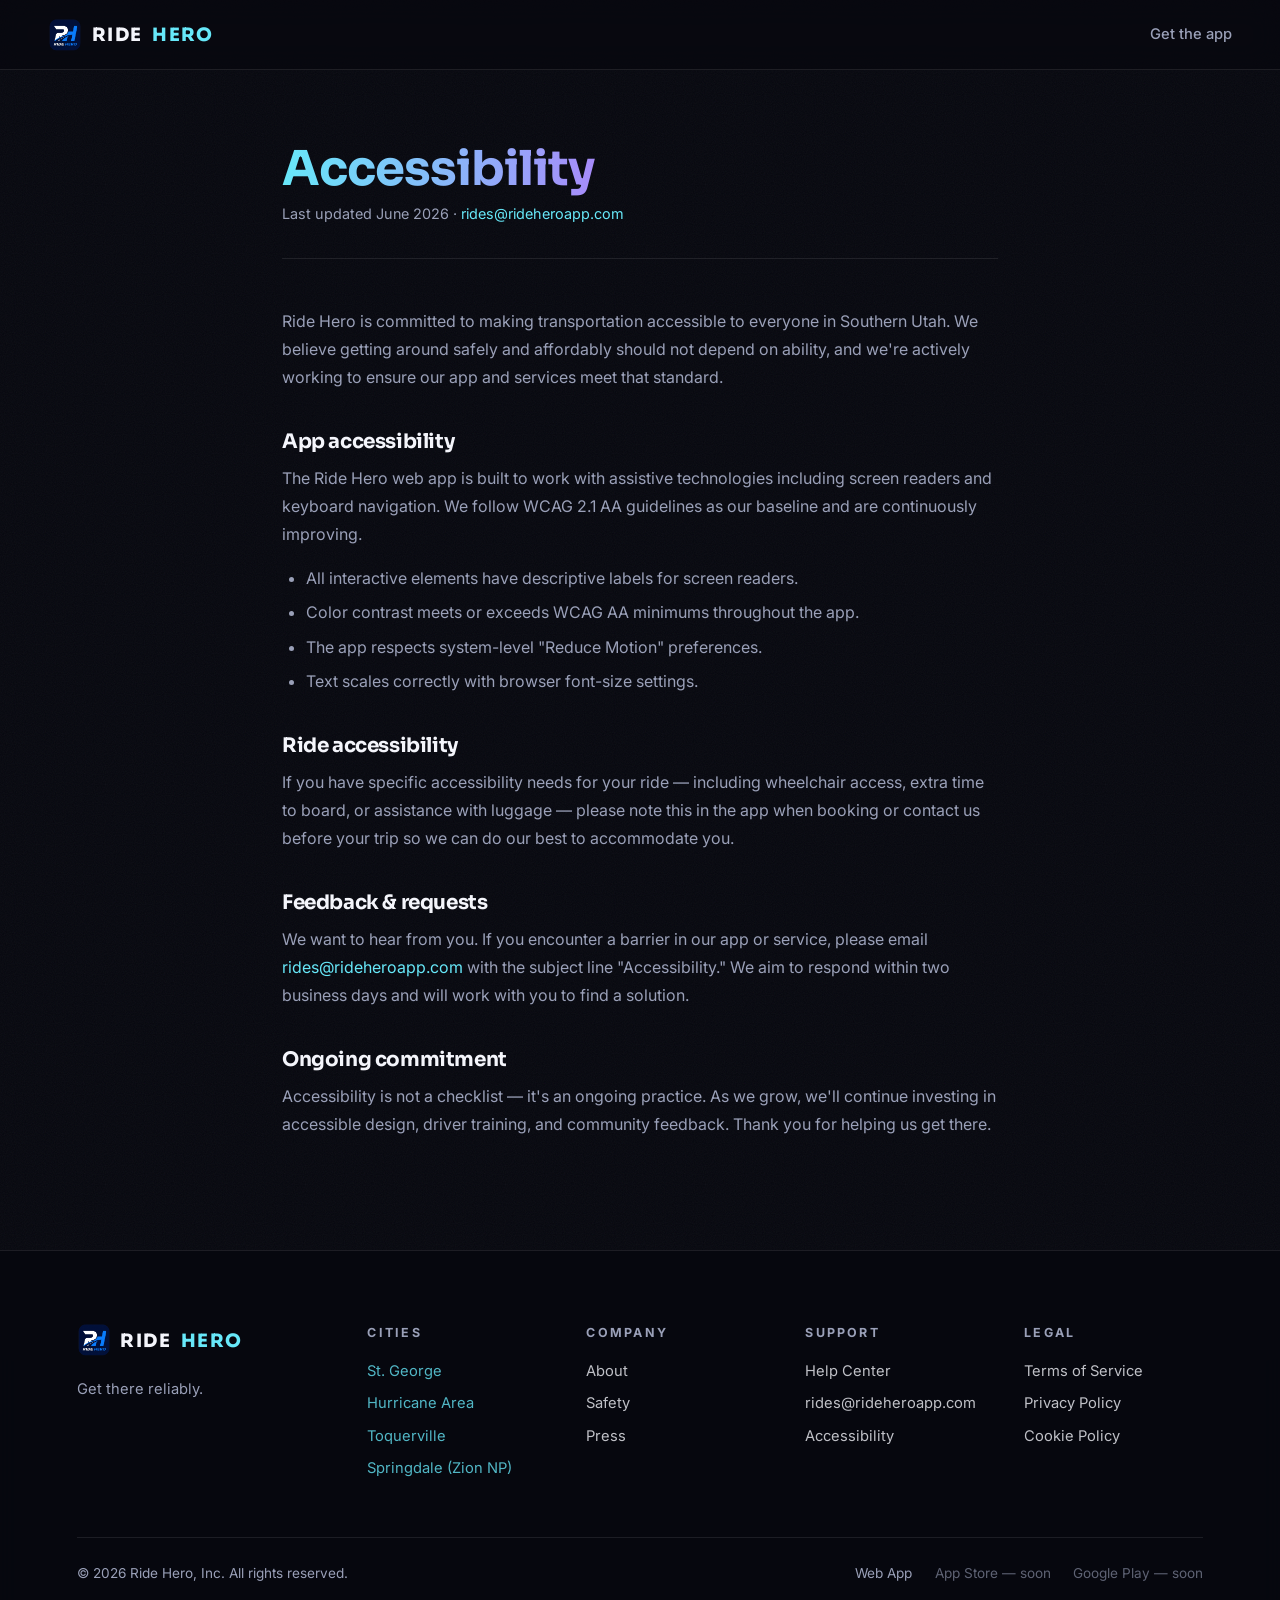
==== accessibility.html @ 57632cbc "Add help, accessibility, cookies pages; fix footer links with target=_blank" ====
<!DOCTYPE html>
<html lang="en">
<head>
  <meta charset="UTF-8" />
  <meta name="viewport" content="width=device-width, initial-scale=1.0" />
  <title>Accessibility — Ride Hero</title>
  <meta name="description" content="Ride Hero's commitment to accessible transportation for everyone in Southern Utah." />
  <link rel="preconnect" href="https://fonts.googleapis.com" />
  <link rel="preconnect" href="https://fonts.gstatic.com" crossorigin />
  <link href="https://fonts.googleapis.com/css2?family=Sora:wght@400;600;700;800&family=Inter:wght@400;500;600&display=swap" rel="stylesheet" />
  <link rel="icon" type="image/png" href="assets/images/logo.png" />
  <link rel="stylesheet" href="css/style.css" />
</head>
<body>
  <div class="grain" aria-hidden="true"></div>

  <header class="nav scrolled" id="nav">
    <a class="nav__logo" href="/"><img src="assets/images/logo.png" alt="" class="nav__logo-img" />RIDE<span>HERO</span></a>
    <nav class="nav__links">
      <a href="https://ridr-hero.vercel.app/" target="_blank" rel="noopener">Get the app</a>
    </nav>
  </header>

  <main>
    <div class="page-wrap">
      <h1><span class="accent">Accessibility</span></h1>
      <p class="page-meta">Last updated June 2026 · <a href="mailto:rides@rideheroapp.com">rides@rideheroapp.com</a></p>

      <p>Ride Hero is committed to making transportation accessible to everyone in Southern Utah. We believe getting around safely and affordably should not depend on ability, and we're actively working to ensure our app and services meet that standard.</p>

      <h2>App accessibility</h2>
      <p>The Ride Hero web app is built to work with assistive technologies including screen readers and keyboard navigation. We follow WCAG 2.1 AA guidelines as our baseline and are continuously improving.</p>
      <ul>
        <li>All interactive elements have descriptive labels for screen readers.</li>
        <li>Color contrast meets or exceeds WCAG AA minimums throughout the app.</li>
        <li>The app respects system-level "Reduce Motion" preferences.</li>
        <li>Text scales correctly with browser font-size settings.</li>
      </ul>

      <h2>Ride accessibility</h2>
      <p>If you have specific accessibility needs for your ride — including wheelchair access, extra time to board, or assistance with luggage — please note this in the app when booking or contact us before your trip so we can do our best to accommodate you.</p>

      <h2>Feedback &amp; requests</h2>
      <p>We want to hear from you. If you encounter a barrier in our app or service, please email <a href="mailto:rides@rideheroapp.com">rides@rideheroapp.com</a> with the subject line "Accessibility." We aim to respond within two business days and will work with you to find a solution.</p>

      <h2>Ongoing commitment</h2>
      <p>Accessibility is not a checklist — it's an ongoing practice. As we grow, we'll continue investing in accessible design, driver training, and community feedback. Thank you for helping us get there.</p>
    </div>
  </main>

  <footer class="footer">
    <div class="footer__grid">
      <div class="footer__brand">
        <a class="nav__logo" href="/"><img src="assets/images/logo.png" alt="" class="nav__logo-img" />RIDE<span>HERO</span></a>
        <p>Get there reliably.</p>
      </div>
      <div class="footer__col">
        <h4>Cities</h4>
        <p>St. George</p>
        <p>Hurricane Area</p>
        <p>Toquerville</p>
        <p>Springdale (Zion NP)</p>
      </div>
      <div class="footer__col">
        <h4>Company</h4>
        <a href="https://rideheroapp.com/about">About</a>
        <a href="https://rideheroapp.com/safety">Safety</a>
        <a href="https://rideheroapp.com/press">Press</a>
      </div>
      <div class="footer__col">
        <h4>Support</h4>
        <a href="/help">Help Center</a>
        <a href="mailto:rides@rideheroapp.com">rides@rideheroapp.com</a>
        <a href="/accessibility">Accessibility</a>
      </div>
      <div class="footer__col">
        <h4>Legal</h4>
        <a href="/terms" target="_blank" rel="noopener">Terms of Service</a>
        <a href="/privacy" target="_blank" rel="noopener">Privacy Policy</a>
        <a href="/cookies">Cookie Policy</a>
      </div>
    </div>
    <div class="footer__bottom">
      <p>© 2026 Ride Hero, Inc. All rights reserved.</p>
      <div class="footer__apps">
        <a href="https://ridr-hero.vercel.app/" target="_blank" rel="noopener">Web App</a>
        <span class="footer__soon">App Store — soon</span>
        <span class="footer__soon">Google Play — soon</span>
      </div>
    </div>
  </footer>
</body>
</html>
---- css/style.css ----
/* ============ Ride Hero — motion-led landing ============ */
:root {
  --bg: #07080f;
  --bg-soft: #0d0f1a;
  --ink: #f4f5fb;
  --ink-dim: #9aa0b8;
  --cyan: #67e8f9;
  --violet: #a78bfa;
  --grad: linear-gradient(92deg, var(--cyan), var(--violet));
  --card: rgba(255, 255, 255, 0.04);
  --stroke: rgba(255, 255, 255, 0.09);
  --font-display: "Sora", sans-serif;
  --font-body: "Inter", sans-serif;
}

* { margin: 0; padding: 0; box-sizing: border-box; }
html { scroll-behavior: smooth; }
html, body { background: var(--bg); }
body {
  font-family: var(--font-body);
  color: var(--ink);
  overflow-x: hidden;
  line-height: 1.6;
  -webkit-font-smoothing: antialiased;
}

::selection { background: var(--cyan); color: #04141a; }

h1, h2, h3, .nav__logo, .step__num {
  font-family: var(--font-display);
  line-height: 1.05;
  letter-spacing: -0.02em;
}

.accent {
  background: var(--grad);
  -webkit-background-clip: text;
  background-clip: text;
  color: transparent;
}

/* ---- WebGL canvas + grain ---- */
#gl {
  position: fixed;
  inset: 0;
  width: 100%;
  height: 100%;
  z-index: 0;
  pointer-events: none;
}
.grain {
  position: fixed;
  inset: -50%;
  z-index: 1;
  pointer-events: none;
  opacity: 0.05;
  background-image: url("data:image/svg+xml,%3Csvg xmlns='http://www.w3.org/2000/svg' width='200' height='200'%3E%3Cfilter id='n'%3E%3CfeTurbulence type='fractalNoise' baseFrequency='0.9' numOctaves='2'/%3E%3C/filter%3E%3Crect width='100%25' height='100%25' filter='url(%23n)'/%3E%3C/svg%3E");
  animation: grain 8s steps(10) infinite;
}
@keyframes grain {
  0%, 100% { transform: translate(0, 0); }
  20% { transform: translate(-3%, 2%); }
  40% { transform: translate(2%, -3%); }
  60% { transform: translate(-2%, -2%); }
  80% { transform: translate(3%, 3%); }
}

main { position: relative; z-index: 2; }

/* ---- Loader ---- */
.loader {
  position: fixed;
  inset: 0;
  z-index: 100;
  background: var(--bg);
  display: grid;
  place-content: center;
  gap: 1.2rem;
  transition: opacity 0.7s ease, visibility 0.7s;
}
.loader.done { opacity: 0; visibility: hidden; }
.loader__mark { font-family: var(--font-display); font-weight: 800; font-size: 1.6rem; letter-spacing: 0.08em; }
.loader__mark span { color: var(--cyan); }
.loader__bar { width: 180px; height: 2px; background: var(--stroke); border-radius: 2px; overflow: hidden; }
.loader__fill { width: 0%; height: 100%; background: var(--grad); transition: width 0.4s ease; }

/* ---- Nav ---- */
.nav {
  position: fixed;
  top: 0; left: 0; right: 0;
  z-index: 50;
  display: flex;
  align-items: center;
  justify-content: space-between;
  padding: 1.1rem clamp(1.2rem, 4vw, 3rem);
  transition: background 0.4s, backdrop-filter 0.4s, transform 0.4s;
}
.nav.scrolled {
  background: rgba(7, 8, 15, 0.72);
  backdrop-filter: blur(14px);
  border-bottom: 1px solid var(--stroke);
}
.nav__logo {
  font-weight: 800;
  font-size: 1.15rem;
  letter-spacing: 0.08em;
  color: var(--ink);
  text-decoration: none;
}
.nav__logo span { color: var(--cyan); }
.nav__logo { display: inline-flex; align-items: center; gap: 0.6rem; }
.nav__logo-img { width: 34px; height: 34px; border-radius: 8px; display: block; }
.nav__links { display: flex; gap: 2rem; }
.nav__links a {
  color: var(--ink-dim);
  text-decoration: none;
  font-size: 0.92rem;
  font-weight: 500;
  transition: color 0.25s;
}
.nav__links a:hover { color: var(--ink); }

/* ---- Buttons & badges ---- */
.btn {
  display: inline-block;
  background: var(--grad);
  color: #06121d;
  font-weight: 600;
  text-decoration: none;
  border-radius: 999px;
  padding: 0.85rem 1.8rem;
  transition: transform 0.25s, box-shadow 0.25s;
}
.btn:hover { transform: translateY(-2px); box-shadow: 0 8px 30px rgba(103, 232, 249, 0.35); }
.btn--small { padding: 0.55rem 1.25rem; font-size: 0.88rem; }

.store-badge {
  display: inline-flex;
  align-items: center;
  gap: 0.7rem;
  background: rgba(255, 255, 255, 0.06);
  border: 1px solid var(--stroke);
  border-radius: 14px;
  padding: 0.7rem 1.3rem;
  color: var(--ink);
  text-decoration: none;
  transition: transform 0.25s, border-color 0.25s, background 0.25s;
}
.store-badge:hover {
  transform: translateY(-3px);
  border-color: var(--cyan);
  background: rgba(103, 232, 249, 0.08);
}
.store-badge svg { width: 26px; height: 26px; flex: none; }
.store-badge span { display: flex; flex-direction: column; line-height: 1.2; font-weight: 600; font-size: 1rem; }
.store-badge small { font-size: 0.68rem; font-weight: 400; color: var(--ink-dim); }
.store-badge--lg { padding: 0.95rem 1.7rem; border-radius: 16px; }
.store-badge--lg svg { width: 30px; height: 30px; }
.store-badge--web { border-color: rgba(167, 139, 250, 0.4); }
.store-badge--soon {
  opacity: 0.55;
  cursor: default;
}
.store-badge--soon:hover { transform: none; border-color: var(--stroke); background: rgba(255, 255, 255, 0.06); }
.footer__soon { color: var(--ink-dim); opacity: 0.6; }

/* ---- Sections shared ---- */
section { position: relative; padding: clamp(6rem, 12vh, 10rem) clamp(1.2rem, 6vw, 6rem); }
.section-head { max-width: 900px; margin: 0 auto 4rem; text-align: center; }
.section-head h2 { font-size: clamp(2rem, 5vw, 3.6rem); font-weight: 800; }
.eyebrow {
  display: inline-block;
  font-size: 0.8rem;
  font-weight: 600;
  letter-spacing: 0.22em;
  text-transform: uppercase;
  color: var(--cyan);
  margin-bottom: 1.1rem;
}

/* ---- Hero ---- */
.hero {
  min-height: 100svh;
  display: flex;
  align-items: center;
  justify-content: center;
  text-align: center;
  padding-top: 7rem;
}
.hero__inner { max-width: 980px; }
.hero__eyebrow {
  font-size: 0.82rem;
  font-weight: 600;
  letter-spacing: 0.24em;
  text-transform: uppercase;
  color: var(--cyan);
  margin-bottom: 1.6rem;
}
.hero__title { font-size: clamp(3.2rem, 10vw, 7.5rem); font-weight: 800; }
.line { display: block; overflow: hidden; }
.line > span { display: inline-block; will-change: transform; }
.hero__sub {
  max-width: 620px;
  margin: 1.8rem auto 2.4rem;
  color: var(--ink-dim);
  font-size: clamp(1rem, 1.6vw, 1.2rem);
}
.hero__cta { display: flex; gap: 1rem; justify-content: center; flex-wrap: wrap; }
.hero__stats {
  display: flex;
  gap: clamp(1.5rem, 5vw, 4rem);
  justify-content: center;
  margin-top: 3.5rem;
}
.hero__stats div { display: flex; flex-direction: column; }
.hero__stats strong { font-family: var(--font-display); font-size: clamp(1.6rem, 3vw, 2.4rem); font-weight: 700; }
.hero__stats em { font-style: normal; color: var(--ink-dim); font-size: 0.85rem; }
.hero__scrollhint {
  position: absolute;
  bottom: 2rem; left: 50%;
  transform: translateX(-50%);
  font-size: 0.72rem;
  letter-spacing: 0.3em;
  text-transform: uppercase;
  color: var(--ink-dim);
  display: flex;
  flex-direction: column;
  align-items: center;
  gap: 0.6rem;
}
.hero__scrollhint span {
  width: 1px; height: 44px;
  background: linear-gradient(var(--cyan), transparent);
  animation: drip 2s ease-in-out infinite;
}
@keyframes drip { 0% { transform: scaleY(0); transform-origin: top; } 50% { transform: scaleY(1); transform-origin: top; } 51% { transform-origin: bottom; } 100% { transform: scaleY(0); transform-origin: bottom; } }

/* ---- Visual section ---- */
.visual { padding-top: 0; }
.visual__sticky { min-height: 70vh; display: grid; place-content: center; text-align: center; }
.visual__words { font-size: clamp(2rem, 6vw, 4.6rem); font-weight: 800; }
.vw { display: block; opacity: 0.12; transition: none; }
.visual__cards {
  display: grid;
  grid-template-columns: repeat(auto-fit, minmax(260px, 1fr));
  gap: 2rem;
  max-width: 1200px;
  margin: 4rem auto 0;
}
.vcard { will-change: transform; }
.vcard__img {
  height: clamp(320px, 46vh, 460px);
  border-radius: 22px;
  border: 1px solid var(--stroke);
  position: relative;
  overflow: hidden;
}
.vcard__img::after {
  content: "";
  position: absolute;
  inset: 0;
  background: linear-gradient(180deg, transparent 55%, rgba(7, 8, 15, 0.85));
}
.vcard__img--1 { background: url("../assets/images/maya.webp") center / cover no-repeat, #0b1726; }
.vcard__img--2 { background: url("../assets/images/darnell.webp") center / cover no-repeat, #161229; }
.vcard__img--3 { background: url("../assets/images/friday-night.webp") center / cover no-repeat, #0b1f23; }
.vcard figcaption { margin-top: 0.9rem; color: var(--ink-dim); font-size: 0.9rem; }

/* ---- Features ---- */
.features__grid {
  display: grid;
  grid-template-columns: repeat(auto-fit, minmax(280px, 1fr));
  gap: 1.6rem;
  max-width: 1200px;
  margin: 0 auto;
}
.fcard {
  background: var(--card);
  border: 1px solid var(--stroke);
  border-radius: 22px;
  padding: 2.4rem 2rem;
  backdrop-filter: blur(6px);
  transition: transform 0.35s, border-color 0.35s;
  will-change: transform;
}
.fcard:hover { transform: translateY(-6px); border-color: rgba(103, 232, 249, 0.45); }
.fcard__icon {
  width: 52px; height: 52px;
  border-radius: 14px;
  display: grid;
  place-content: center;
  background: rgba(103, 232, 249, 0.1);
  color: var(--cyan);
  margin-bottom: 1.4rem;
}
.fcard__icon svg { width: 26px; height: 26px; }
.fcard h3 { font-size: 1.3rem; margin-bottom: 0.7rem; }
.fcard p { color: var(--ink-dim); font-size: 0.95rem; }
.fcard__tag {
  display: inline-block;
  margin-top: 1.3rem;
  font-size: 0.78rem;
  font-weight: 600;
  letter-spacing: 0.05em;
  padding: 0.35rem 0.85rem;
  border-radius: 999px;
  border: 1px solid rgba(103, 232, 249, 0.35);
  color: var(--cyan);
}

/* ---- How it works ---- */
.how__steps {
  list-style: none;
  display: grid;
  grid-template-columns: repeat(auto-fit, minmax(260px, 1fr));
  gap: 2.5rem;
  max-width: 1100px;
  margin: 0 auto;
}
.step { position: relative; padding-top: 1rem; }
.step__num {
  font-size: clamp(3.4rem, 7vw, 5rem);
  font-weight: 800;
  background: var(--grad);
  -webkit-background-clip: text;
  background-clip: text;
  color: transparent;
  opacity: 0.9;
}
.step__line {
  height: 1px;
  background: linear-gradient(90deg, var(--cyan), transparent);
  margin: 1.2rem 0 1.4rem;
  transform-origin: left;
}
.step h3 { font-size: 1.35rem; margin-bottom: 0.6rem; }
.step p { color: var(--ink-dim); font-size: 0.95rem; }

/* ---- Safety ---- */
.safety {
  background: linear-gradient(180deg, transparent, rgba(13, 15, 26, 0.85) 18%, rgba(13, 15, 26, 0.85) 82%, transparent);
}
.safety__inner {
  display: grid;
  grid-template-columns: 1.25fr 0.75fr;
  gap: 4rem;
  align-items: center;
  max-width: 1200px;
  margin: 0 auto;
}
.safety h2 { font-size: clamp(2rem, 4.6vw, 3.4rem); font-weight: 800; }
.safety__lede { color: var(--ink-dim); margin: 1.4rem 0 2.4rem; max-width: 540px; }
.safety__list { list-style: none; display: grid; gap: 1.8rem; }
.safety__list h3 { font-size: 1.15rem; margin-bottom: 0.4rem; }
.safety__list h3::before { content: "— "; color: var(--cyan); }
.safety__list p { color: var(--ink-dim); font-size: 0.95rem; max-width: 520px; }
.safety__shield { display: grid; place-content: center; }
.safety__shield svg { width: clamp(200px, 24vw, 320px); filter: drop-shadow(0 0 40px rgba(103, 232, 249, 0.25)); }

/* ---- Stories ---- */
.stories__grid {
  display: grid;
  grid-template-columns: repeat(auto-fit, minmax(300px, 1fr));
  gap: 1.6rem;
  max-width: 1200px;
  margin: 0 auto;
}
.quote {
  background: var(--card);
  border: 1px solid var(--stroke);
  border-radius: 22px;
  padding: 2.2rem 2rem;
  display: flex;
  flex-direction: column;
  justify-content: space-between;
  gap: 1.6rem;
  will-change: transform;
}
.quote p { font-size: 1.02rem; line-height: 1.7; }
.quote footer { display: flex; flex-direction: column; gap: 0.15rem; }
.quote strong { font-family: var(--font-display); }
.quote span { color: var(--ink-dim); font-size: 0.85rem; }

/* ---- Final conversion ---- */
.final { text-align: center; min-height: 80vh; display: flex; flex-direction: column; justify-content: center; align-items: center; }
.final__title { font-size: clamp(3rem, 9vw, 6.5rem); font-weight: 800; }
.final > p { color: var(--ink-dim); margin: 1.4rem 0 2.4rem; }
.final__badges { display: flex; gap: 1.1rem; flex-wrap: wrap; justify-content: center; }

/* ---- Footer ---- */
.footer {
  border-top: 1px solid var(--stroke);
  padding: 4.5rem clamp(1.2rem, 6vw, 6rem) 2rem;
  background: rgba(7, 8, 15, 0.85);
  backdrop-filter: blur(10px);
  position: relative;
  z-index: 2;
}
.footer__grid {
  display: grid;
  grid-template-columns: 1.4fr repeat(4, 1fr);
  gap: 2.5rem;
  max-width: 1200px;
  margin: 0 auto 3.5rem;
}
.footer__brand p { color: var(--ink-dim); margin-top: 0.8rem; font-size: 0.92rem; }
.footer__col { display: flex; flex-direction: column; gap: 0.55rem; }
.footer__col h4 {
  font-size: 0.78rem;
  letter-spacing: 0.18em;
  text-transform: uppercase;
  color: var(--ink-dim);
  margin-bottom: 0.5rem;
}
.footer__col a { color: var(--ink); opacity: 0.78; text-decoration: none; font-size: 0.92rem; transition: opacity 0.2s, color 0.2s; }
.footer__col a:hover { opacity: 1; color: var(--cyan); }
.footer__bottom {
  max-width: 1200px;
  margin: 0 auto;
  padding-top: 1.6rem;
  border-top: 1px solid var(--stroke);
  display: flex;
  justify-content: space-between;
  flex-wrap: wrap;
  gap: 1rem;
  color: var(--ink-dim);
  font-size: 0.85rem;
}
.footer__col p{ color: var(--cyan); opacity: 0.78; font-size: 0.92rem; transition: opacity 0.2s, color 0.2s; }
.footer__apps { display: flex; gap: 1.4rem; }
.footer__apps a { color: var(--ink-dim); text-decoration: none; }
.footer__apps a:hover { color: var(--cyan); }

/* ---- Inner pages (help, accessibility, cookies, terms, privacy) ---- */
.page-wrap {
  max-width: 780px;
  margin: 0 auto;
  padding: 9rem clamp(1.2rem, 5vw, 2rem) 6rem;
  position: relative;
  z-index: 2;
}
.page-wrap h1 {
  font-family: var(--font-display);
  font-size: clamp(2rem, 5vw, 3rem);
  margin-bottom: 0.4rem;
}
.page-wrap .page-meta {
  color: var(--ink-dim);
  font-size: 0.9rem;
  margin-bottom: 3rem;
  padding-bottom: 2rem;
  border-bottom: 1px solid var(--stroke);
}
.page-wrap h2 {
  font-family: var(--font-display);
  font-size: 1.25rem;
  margin: 2.5rem 0 0.75rem;
  color: var(--ink);
}
.page-wrap p {
  color: var(--ink-dim);
  margin-bottom: 1rem;
  line-height: 1.75;
}
.page-wrap ul, .page-wrap ol {
  color: var(--ink-dim);
  padding-left: 1.5rem;
  margin-bottom: 1rem;
  line-height: 1.75;
}
.page-wrap li { margin-bottom: 0.4rem; }
.page-wrap a { color: var(--cyan); text-decoration: none; }
.page-wrap a:hover { text-decoration: underline; }
.page-wrap strong { color: var(--ink); font-weight: 600; }

/* ---- Reveal default state (animated in by GSAP) ---- */
.reveal { opacity: 0; transform: translateY(40px); }
.no-js .reveal, .reduced .reveal { opacity: 1; transform: none; }

/* ---- Responsive ---- */
@media (max-width: 900px) {
  .nav__links { display: none; }
  .safety__inner { grid-template-columns: 1fr; }
  .safety__shield { order: -1; }
  .footer__grid { grid-template-columns: repeat(2, 1fr); }
  .footer__brand { grid-column: 1 / -1; }
}

@media (prefers-reduced-motion: reduce) {
  html { scroll-behavior: auto; }
  .grain, .hero__scrollhint span { animation: none; }
  .reveal { opacity: 1; transform: none; }
}
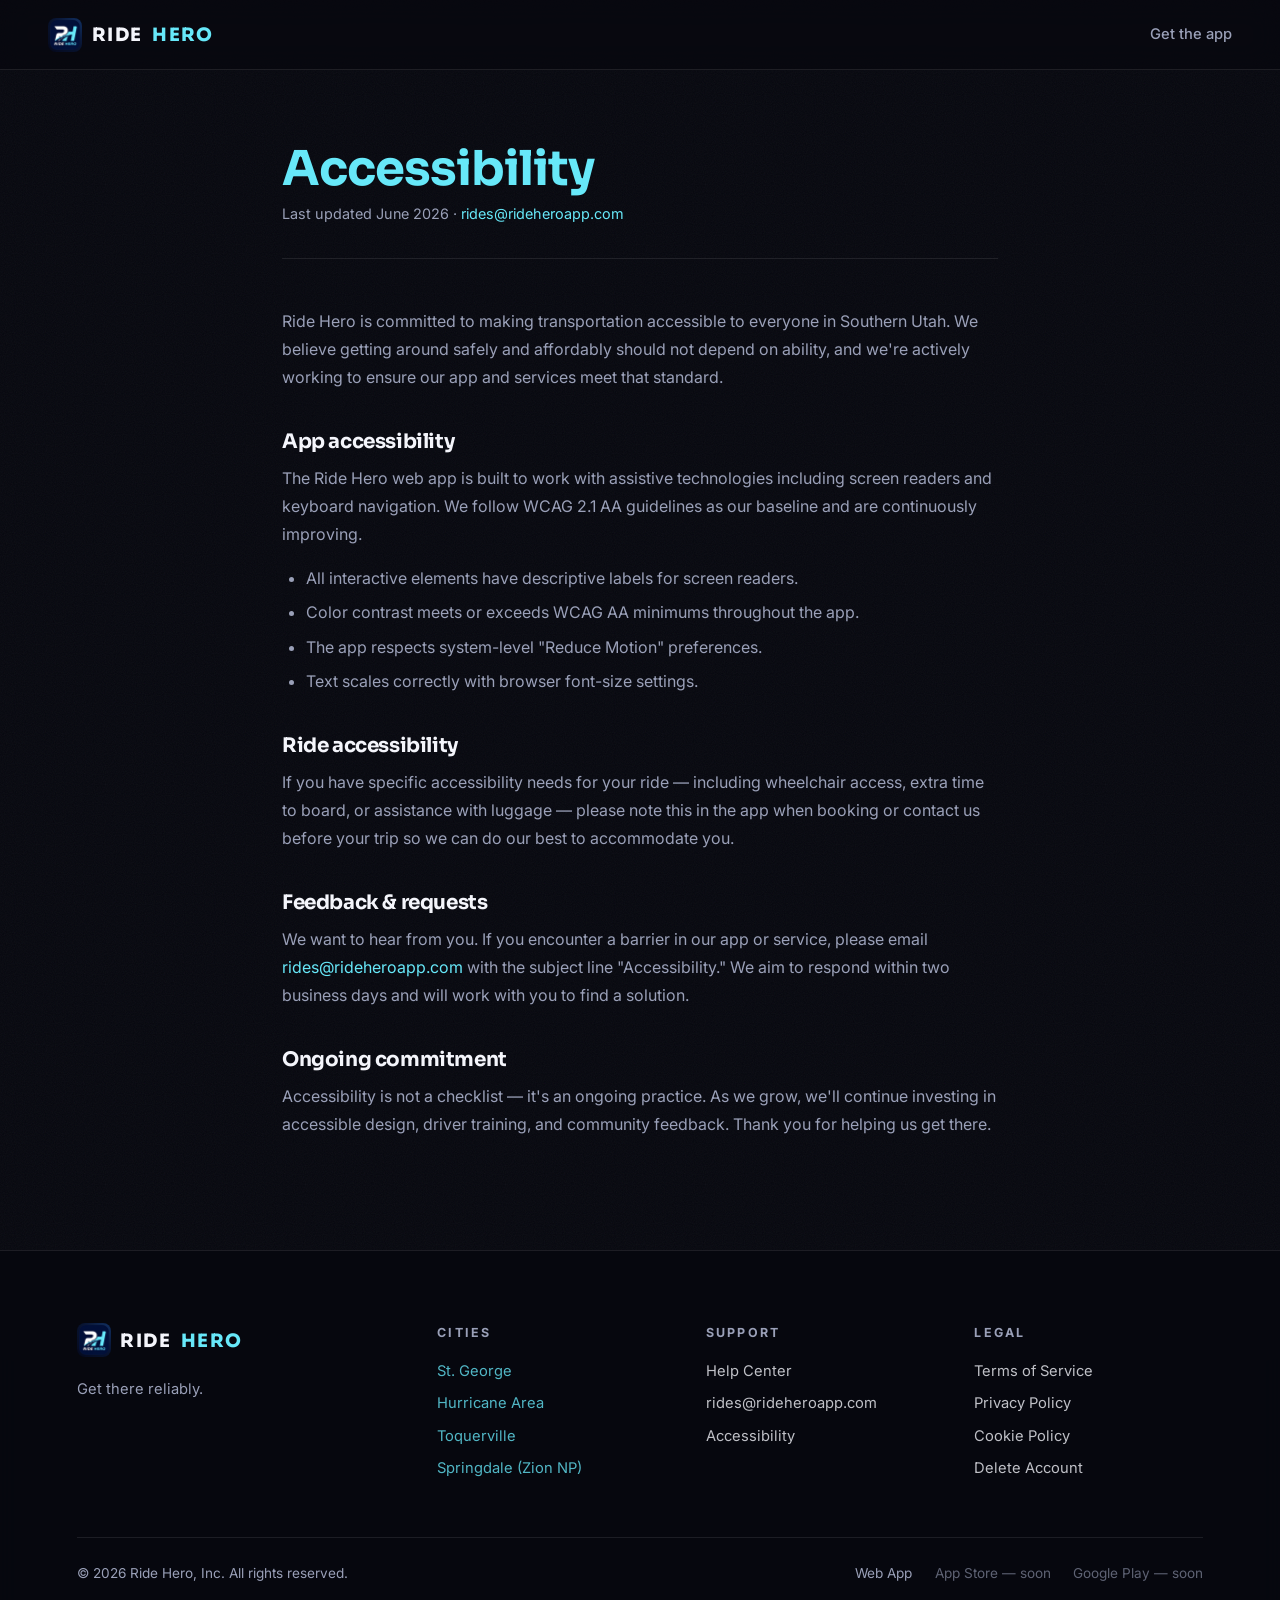
==== commit b897c5eb: "Remove Company column from footer across all pages Dropped the Company (About/Safety/Press) footer c" ====
--- a/accessibility.html
+++ b/accessibility.html
@@ -62,12 +62,6 @@
         <p>Springdale (Zion NP)</p>
       </div>
       <div class="footer__col">
-        <h4>Company</h4>
-        <a href="https://rideheroapp.com/about">About</a>
-        <a href="https://rideheroapp.com/safety">Safety</a>
-        <a href="https://rideheroapp.com/press">Press</a>
-      </div>
-      <div class="footer__col">
         <h4>Support</h4>
         <a href="/help">Help Center</a>
         <a href="mailto:rides@rideheroapp.com">rides@rideheroapp.com</a>
@@ -78,6 +72,7 @@
         <a href="/terms" target="_blank" rel="noopener">Terms of Service</a>
         <a href="/privacy" target="_blank" rel="noopener">Privacy Policy</a>
         <a href="/cookies">Cookie Policy</a>
+        <a href="/delete">Delete Account</a>
       </div>
     </div>
     <div class="footer__bottom">
--- a/css/style.css
+++ b/css/style.css
@@ -6,7 +6,6 @@
   --ink-dim: #9aa0b8;
   --cyan: #67e8f9;
   --violet: #a78bfa;
-  --grad: linear-gradient(92deg, var(--cyan), var(--violet));
   --card: rgba(255, 255, 255, 0.04);
   --stroke: rgba(255, 255, 255, 0.09);
   --font-display: "Sora", sans-serif;
@@ -33,10 +32,7 @@
 }
 
 .accent {
-  background: var(--grad);
-  -webkit-background-clip: text;
-  background-clip: text;
-  color: transparent;
+  color: var(--cyan);
 }
 
 /* ---- WebGL canvas + grain ---- */
@@ -82,7 +78,7 @@
 .loader__mark { font-family: var(--font-display); font-weight: 800; font-size: 1.6rem; letter-spacing: 0.08em; }
 .loader__mark span { color: var(--cyan); }
 .loader__bar { width: 180px; height: 2px; background: var(--stroke); border-radius: 2px; overflow: hidden; }
-.loader__fill { width: 0%; height: 100%; background: var(--grad); transition: width 0.4s ease; }
+.loader__fill { width: 0%; height: 100%; background: var(--cyan); transition: width 0.4s ease; }
 
 /* ---- Nav ---- */
 .nav {
@@ -123,8 +119,8 @@
 /* ---- Buttons & badges ---- */
 .btn {
   display: inline-block;
-  background: var(--grad);
-  color: #06121d;
+  background: var(--cyan);
+  color: #04141a;
   font-weight: 600;
   text-decoration: none;
   border-radius: 999px;
@@ -269,7 +265,7 @@
 /* ---- Features ---- */
 .features__grid {
   display: grid;
-  grid-template-columns: repeat(auto-fit, minmax(280px, 1fr));
+  grid-template-columns: repeat(3, 1fr);
   gap: 1.6rem;
   max-width: 1200px;
   margin: 0 auto;
@@ -321,10 +317,7 @@
 .step__num {
   font-size: clamp(3.4rem, 7vw, 5rem);
   font-weight: 800;
-  background: var(--grad);
-  -webkit-background-clip: text;
-  background-clip: text;
-  color: transparent;
+  color: var(--cyan);
   opacity: 0.9;
 }
 .step__line {
@@ -398,7 +391,7 @@
 }
 .footer__grid {
   display: grid;
-  grid-template-columns: 1.4fr repeat(4, 1fr);
+  grid-template-columns: 1.4fr repeat(3, 1fr);
   gap: 2.5rem;
   max-width: 1200px;
   margin: 0 auto 3.5rem;
@@ -480,6 +473,7 @@
 /* ---- Responsive ---- */
 @media (max-width: 900px) {
   .nav__links { display: none; }
+  .features__grid { grid-template-columns: 1fr; }
   .safety__inner { grid-template-columns: 1fr; }
   .safety__shield { order: -1; }
   .footer__grid { grid-template-columns: repeat(2, 1fr); }
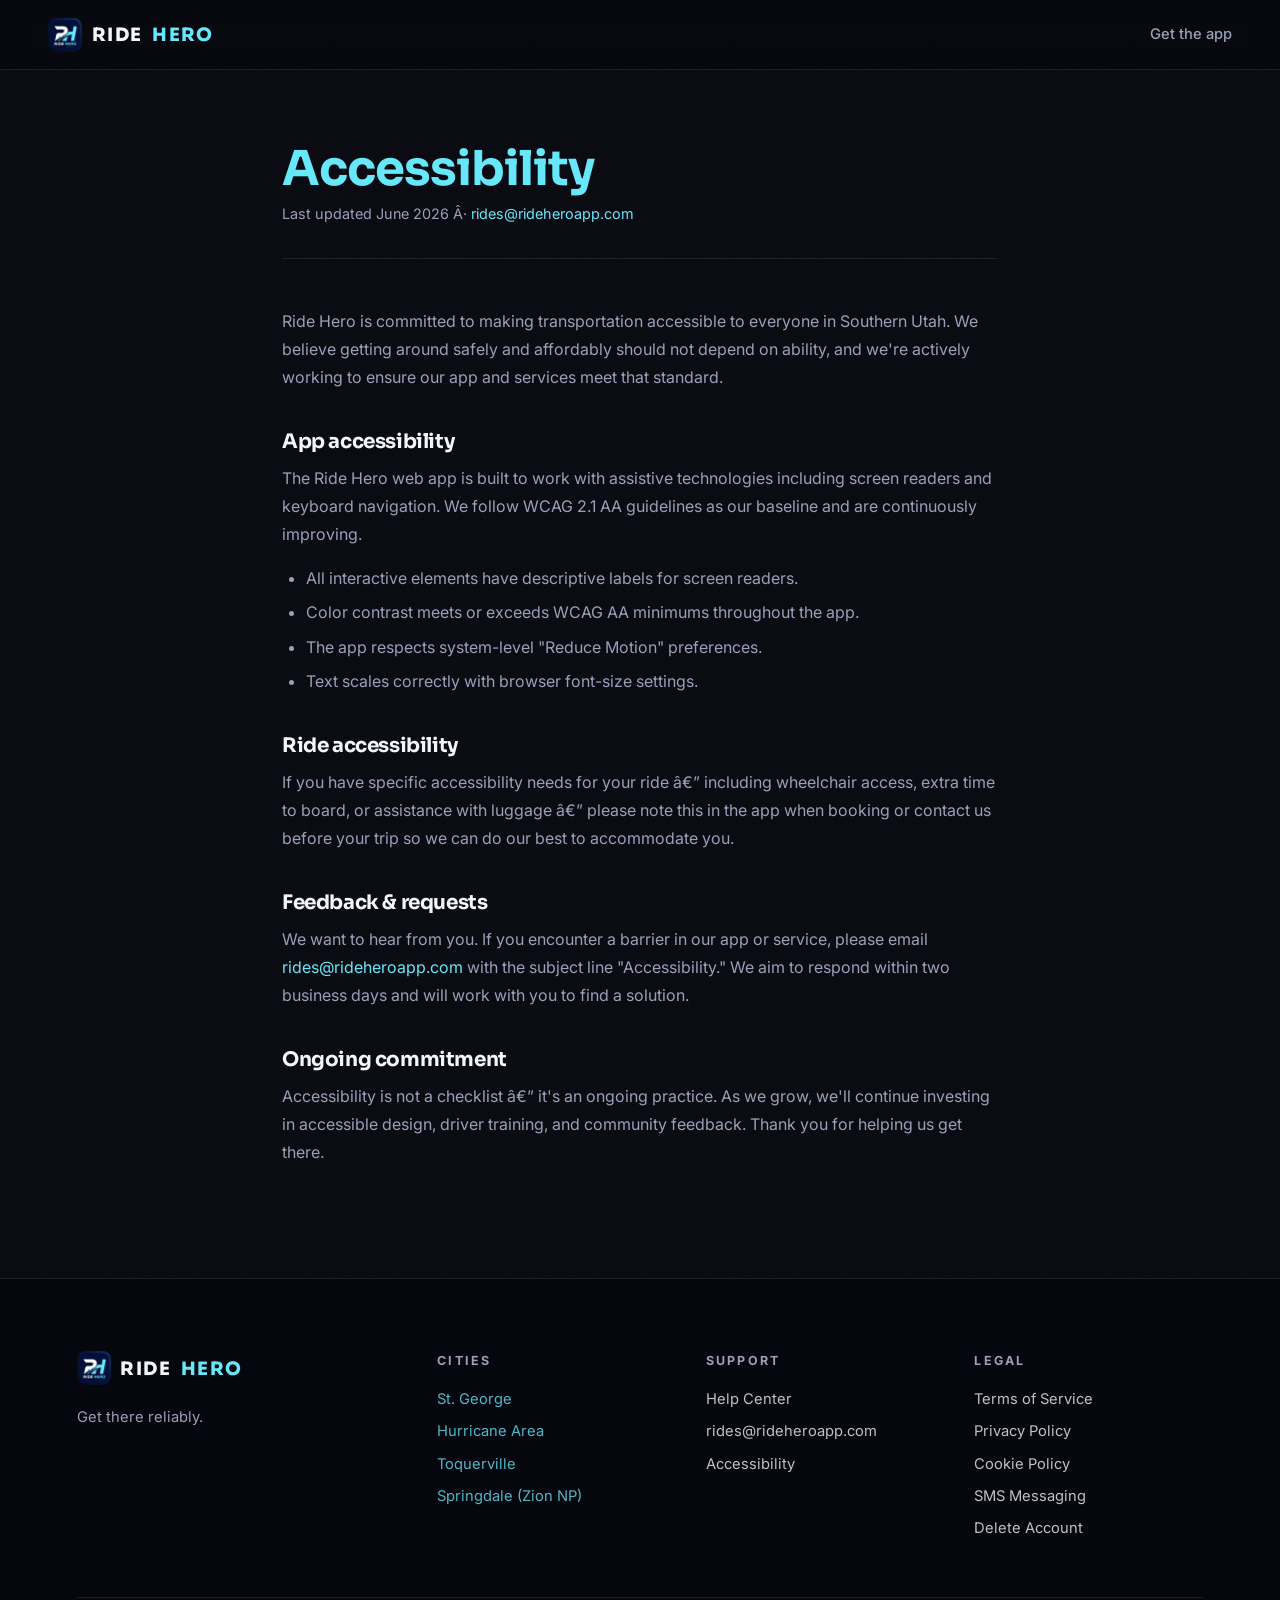
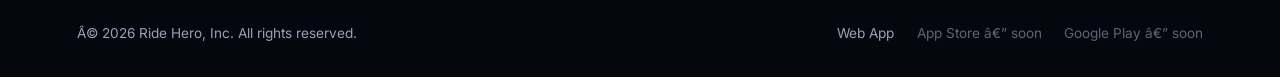
==== commit 7249cc53: "Added footer sms link" ====
--- a/accessibility.html
+++ b/accessibility.html
@@ -1,9 +1,9 @@
-<!DOCTYPE html>
+﻿<!DOCTYPE html>
 <html lang="en">
 <head>
   <meta charset="UTF-8" />
   <meta name="viewport" content="width=device-width, initial-scale=1.0" />
-  <title>Accessibility — Ride Hero</title>
+  <title>Accessibility â€” Ride Hero</title>
   <meta name="description" content="Ride Hero's commitment to accessible transportation for everyone in Southern Utah." />
   <link rel="preconnect" href="https://fonts.googleapis.com" />
   <link rel="preconnect" href="https://fonts.gstatic.com" crossorigin />
@@ -17,14 +17,14 @@
   <header class="nav scrolled" id="nav">
     <a class="nav__logo" href="/"><img src="assets/images/logo.png" alt="" class="nav__logo-img" />RIDE<span>HERO</span></a>
     <nav class="nav__links">
-      <a href="https://ridr-hero.vercel.app/" target="_blank" rel="noopener">Get the app</a>
+      <a href="https://app.rideheroapp.com" target="_blank" rel="noopener">Get the app</a>
     </nav>
   </header>
 
   <main>
     <div class="page-wrap">
       <h1><span class="accent">Accessibility</span></h1>
-      <p class="page-meta">Last updated June 2026 · <a href="mailto:rides@rideheroapp.com">rides@rideheroapp.com</a></p>
+      <p class="page-meta">Last updated June 2026 Â· <a href="mailto:rides@rideheroapp.com">rides@rideheroapp.com</a></p>
 
       <p>Ride Hero is committed to making transportation accessible to everyone in Southern Utah. We believe getting around safely and affordably should not depend on ability, and we're actively working to ensure our app and services meet that standard.</p>
 
@@ -38,13 +38,13 @@
       </ul>
 
       <h2>Ride accessibility</h2>
-      <p>If you have specific accessibility needs for your ride — including wheelchair access, extra time to board, or assistance with luggage — please note this in the app when booking or contact us before your trip so we can do our best to accommodate you.</p>
+      <p>If you have specific accessibility needs for your ride â€” including wheelchair access, extra time to board, or assistance with luggage â€” please note this in the app when booking or contact us before your trip so we can do our best to accommodate you.</p>
 
       <h2>Feedback &amp; requests</h2>
       <p>We want to hear from you. If you encounter a barrier in our app or service, please email <a href="mailto:rides@rideheroapp.com">rides@rideheroapp.com</a> with the subject line "Accessibility." We aim to respond within two business days and will work with you to find a solution.</p>
 
       <h2>Ongoing commitment</h2>
-      <p>Accessibility is not a checklist — it's an ongoing practice. As we grow, we'll continue investing in accessible design, driver training, and community feedback. Thank you for helping us get there.</p>
+      <p>Accessibility is not a checklist â€” it's an ongoing practice. As we grow, we'll continue investing in accessible design, driver training, and community feedback. Thank you for helping us get there.</p>
     </div>
   </main>
 
@@ -72,17 +72,19 @@
         <a href="/terms" target="_blank" rel="noopener">Terms of Service</a>
         <a href="/privacy" target="_blank" rel="noopener">Privacy Policy</a>
         <a href="/cookies">Cookie Policy</a>
+        <a href="/sms-consent">SMS Messaging</a>
         <a href="/delete">Delete Account</a>
       </div>
     </div>
     <div class="footer__bottom">
-      <p>© 2026 Ride Hero, Inc. All rights reserved.</p>
+      <p>Â© 2026 Ride Hero, Inc. All rights reserved.</p>
       <div class="footer__apps">
-        <a href="https://ridr-hero.vercel.app/" target="_blank" rel="noopener">Web App</a>
-        <span class="footer__soon">App Store — soon</span>
-        <span class="footer__soon">Google Play — soon</span>
+        <a href="https://app.rideheroapp.com" target="_blank" rel="noopener">Web App</a>
+        <span class="footer__soon">App Store â€” soon</span>
+        <span class="footer__soon">Google Play â€” soon</span>
       </div>
     </div>
   </footer>
 </body>
 </html>
+
--- a/css/style.css
+++ b/css/style.css
@@ -5,6 +5,8 @@
   --ink: #f4f5fb;
   --ink-dim: #9aa0b8;
   --cyan: #67e8f9;
+  --cyan-transparent: rgba(103, 232, 249, 0.805);
+  --complement: #f87171;
   --violet: #a78bfa;
   --card: rgba(255, 255, 255, 0.04);
   --stroke: rgba(255, 255, 255, 0.09);
@@ -13,7 +15,12 @@
 }
 
 * { margin: 0; padding: 0; box-sizing: border-box; }
-html { scroll-behavior: smooth; }
+html {
+  scroll-behavior: smooth;
+  -webkit-text-size-adjust: 100%;
+  -moz-text-size-adjust: 100%;
+  text-size-adjust: 100%;
+}
 html, body { background: var(--bg); }
 body {
   font-family: var(--font-body);
@@ -21,6 +28,7 @@
   overflow-x: hidden;
   line-height: 1.6;
   -webkit-font-smoothing: antialiased;
+  -moz-osx-font-smoothing: grayscale;
 }
 
 ::selection { background: var(--cyan); color: #04141a; }
@@ -90,6 +98,10 @@
   justify-content: space-between;
   padding: 1.1rem clamp(1.2rem, 4vw, 3rem);
   transition: background 0.4s, backdrop-filter 0.4s, transform 0.4s;
+  /* Firefox mobile: prevent children from blowing out the fixed bar */
+  max-width: 100vw;
+  overflow: hidden;
+  box-sizing: border-box;
 }
 .nav.scrolled {
   background: rgba(7, 8, 15, 0.72);
@@ -99,6 +111,8 @@
 .nav__logo {
   font-weight: 800;
   font-size: 1.15rem;
+  min-width: 0;
+  flex-shrink: 1;
   letter-spacing: 0.08em;
   color: var(--ink);
   text-decoration: none;
@@ -119,16 +133,29 @@
 /* ---- Buttons & badges ---- */
 .btn {
   display: inline-block;
-  background: var(--cyan);
+  background: var(--cyan-transparent);
   color: #04141a;
+  font-family: var(--font-body);
+  font-size: 1rem;
   font-weight: 600;
+  line-height: 1.5;
+  text-align: center;
+  white-space: nowrap;
+  vertical-align: middle;
+  user-select: none;
+  border: 1px solid transparent;
   text-decoration: none;
-  border-radius: 999px;
+  border-radius: 5px;
   padding: 0.85rem 1.8rem;
   transition: transform 0.25s, box-shadow 0.25s;
 }
 .btn:hover { transform: translateY(-2px); box-shadow: 0 8px 30px rgba(103, 232, 249, 0.35); }
-.btn--small { padding: 0.55rem 1.25rem; font-size: 0.88rem; }
+.btn--small {
+  padding: 0.55rem 1.25rem;
+  font-size: 0.88rem;
+  white-space: nowrap;
+  flex-shrink: 0;
+}
 
 .store-badge {
   display: inline-flex;
@@ -201,7 +228,7 @@
   color: var(--ink-dim);
   font-size: clamp(1rem, 1.6vw, 1.2rem);
 }
-.hero__cta { display: flex; gap: 1rem; justify-content: center; flex-wrap: wrap; }
+.hero__cta { display: flex; gap: 1rem; justify-content: center; flex-wrap: wrap; align-items: center; }
 .hero__stats {
   display: flex;
   gap: clamp(1.5rem, 5vw, 4rem);
@@ -480,6 +507,41 @@
   .footer__brand { grid-column: 1 / -1; }
 }
 
+@media (max-width: 600px) {
+  .nav {
+    padding: 0.85rem 1rem;
+    gap: 0.5rem;
+  }
+  .nav__logo {
+    flex-shrink: 0;
+    min-width: 0;
+  }
+  .btn--small {
+    padding: 0.5rem 0.9rem;
+    font-size: 0.78rem;
+    white-space: nowrap;
+    flex-shrink: 0;
+  }
+}
+
+@media (max-width: 480px) {
+  .nav__logo { font-size: 0; gap: 0; }
+  .nav__logo-img { width: 30px; height: 30px; }
+}
+
+@media (max-width: 600px) {
+  .hero__cta, .final__badges {
+    flex-direction: column;
+    align-items: center;
+  }
+  .hero__cta .store-badge,
+  .final__badges .store-badge {
+    width: auto;
+    max-width: 300px;
+    align-self: center;
+  }
+}
+
 @media (prefers-reduced-motion: reduce) {
   html { scroll-behavior: auto; }
   .grain, .hero__scrollhint span { animation: none; }
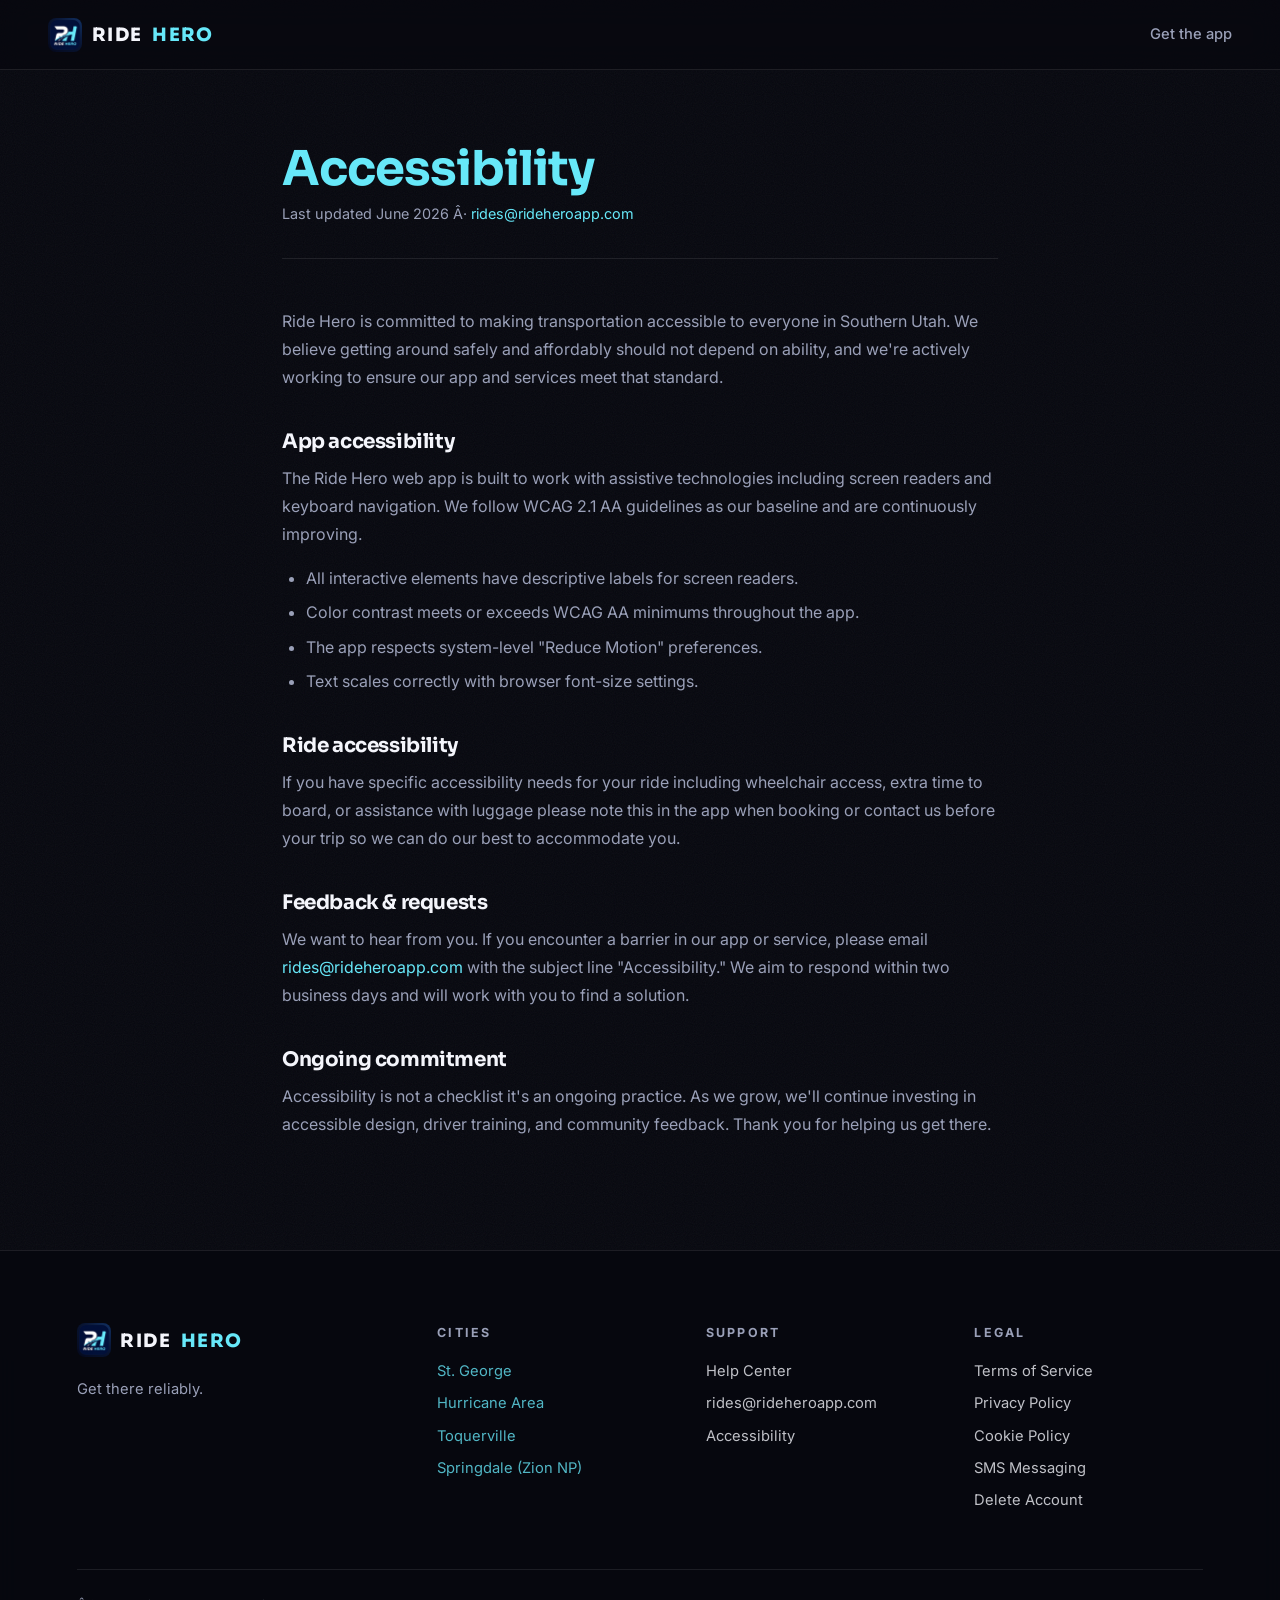
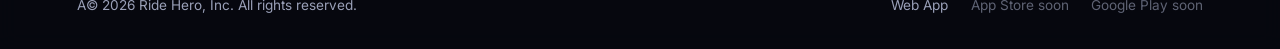
==== commit 610f8d6c: "removed errent signs" ====
--- a/accessibility.html
+++ b/accessibility.html
@@ -3,7 +3,7 @@
 <head>
   <meta charset="UTF-8" />
   <meta name="viewport" content="width=device-width, initial-scale=1.0" />
-  <title>Accessibility â€” Ride Hero</title>
+  <title>Accessibility Ride Hero</title>
   <meta name="description" content="Ride Hero's commitment to accessible transportation for everyone in Southern Utah." />
   <link rel="preconnect" href="https://fonts.googleapis.com" />
   <link rel="preconnect" href="https://fonts.gstatic.com" crossorigin />
@@ -38,13 +38,13 @@
       </ul>
 
       <h2>Ride accessibility</h2>
-      <p>If you have specific accessibility needs for your ride â€” including wheelchair access, extra time to board, or assistance with luggage â€” please note this in the app when booking or contact us before your trip so we can do our best to accommodate you.</p>
+      <p>If you have specific accessibility needs for your ride including wheelchair access, extra time to board, or assistance with luggage please note this in the app when booking or contact us before your trip so we can do our best to accommodate you.</p>
 
       <h2>Feedback &amp; requests</h2>
       <p>We want to hear from you. If you encounter a barrier in our app or service, please email <a href="mailto:rides@rideheroapp.com">rides@rideheroapp.com</a> with the subject line "Accessibility." We aim to respond within two business days and will work with you to find a solution.</p>
 
       <h2>Ongoing commitment</h2>
-      <p>Accessibility is not a checklist â€” it's an ongoing practice. As we grow, we'll continue investing in accessible design, driver training, and community feedback. Thank you for helping us get there.</p>
+      <p>Accessibility is not a checklist it's an ongoing practice. As we grow, we'll continue investing in accessible design, driver training, and community feedback. Thank you for helping us get there.</p>
     </div>
   </main>
 
@@ -80,8 +80,8 @@
       <p>Â© 2026 Ride Hero, Inc. All rights reserved.</p>
       <div class="footer__apps">
         <a href="https://app.rideheroapp.com" target="_blank" rel="noopener">Web App</a>
-        <span class="footer__soon">App Store â€” soon</span>
-        <span class="footer__soon">Google Play â€” soon</span>
+        <span class="footer__soon">App Store soon</span>
+        <span class="footer__soon">Google Play soon</span>
       </div>
     </div>
   </footer>
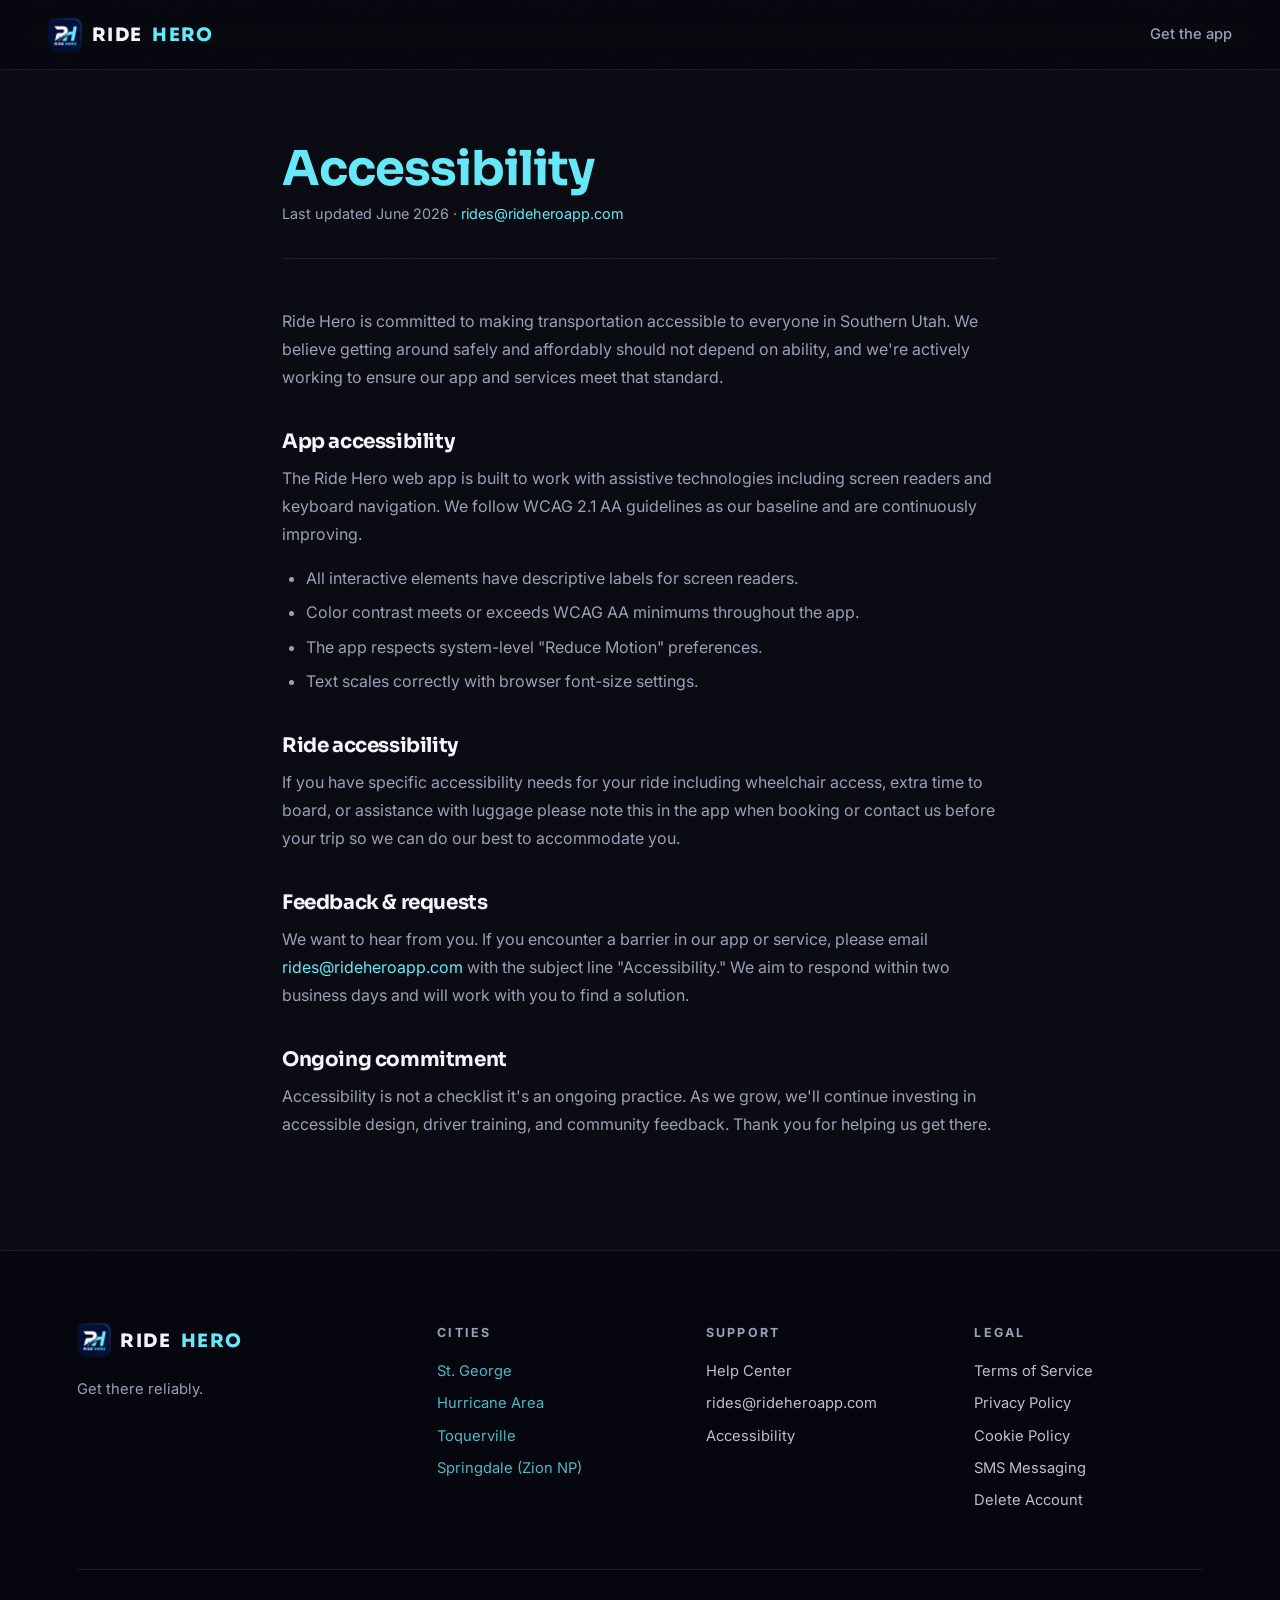
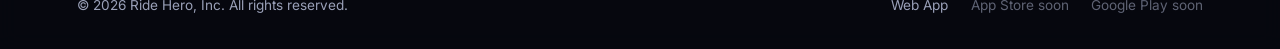
==== commit 453a301e: "removed Â" ====
--- a/accessibility.html
+++ b/accessibility.html
@@ -24,7 +24,7 @@
   <main>
     <div class="page-wrap">
       <h1><span class="accent">Accessibility</span></h1>
-      <p class="page-meta">Last updated June 2026 Â· <a href="mailto:rides@rideheroapp.com">rides@rideheroapp.com</a></p>
+      <p class="page-meta">Last updated June 2026 · <a href="mailto:rides@rideheroapp.com">rides@rideheroapp.com</a></p>
 
       <p>Ride Hero is committed to making transportation accessible to everyone in Southern Utah. We believe getting around safely and affordably should not depend on ability, and we're actively working to ensure our app and services meet that standard.</p>
 
@@ -77,7 +77,7 @@
       </div>
     </div>
     <div class="footer__bottom">
-      <p>Â© 2026 Ride Hero, Inc. All rights reserved.</p>
+      <p>© 2026 Ride Hero, Inc. All rights reserved.</p>
       <div class="footer__apps">
         <a href="https://app.rideheroapp.com" target="_blank" rel="noopener">Web App</a>
         <span class="footer__soon">App Store soon</span>
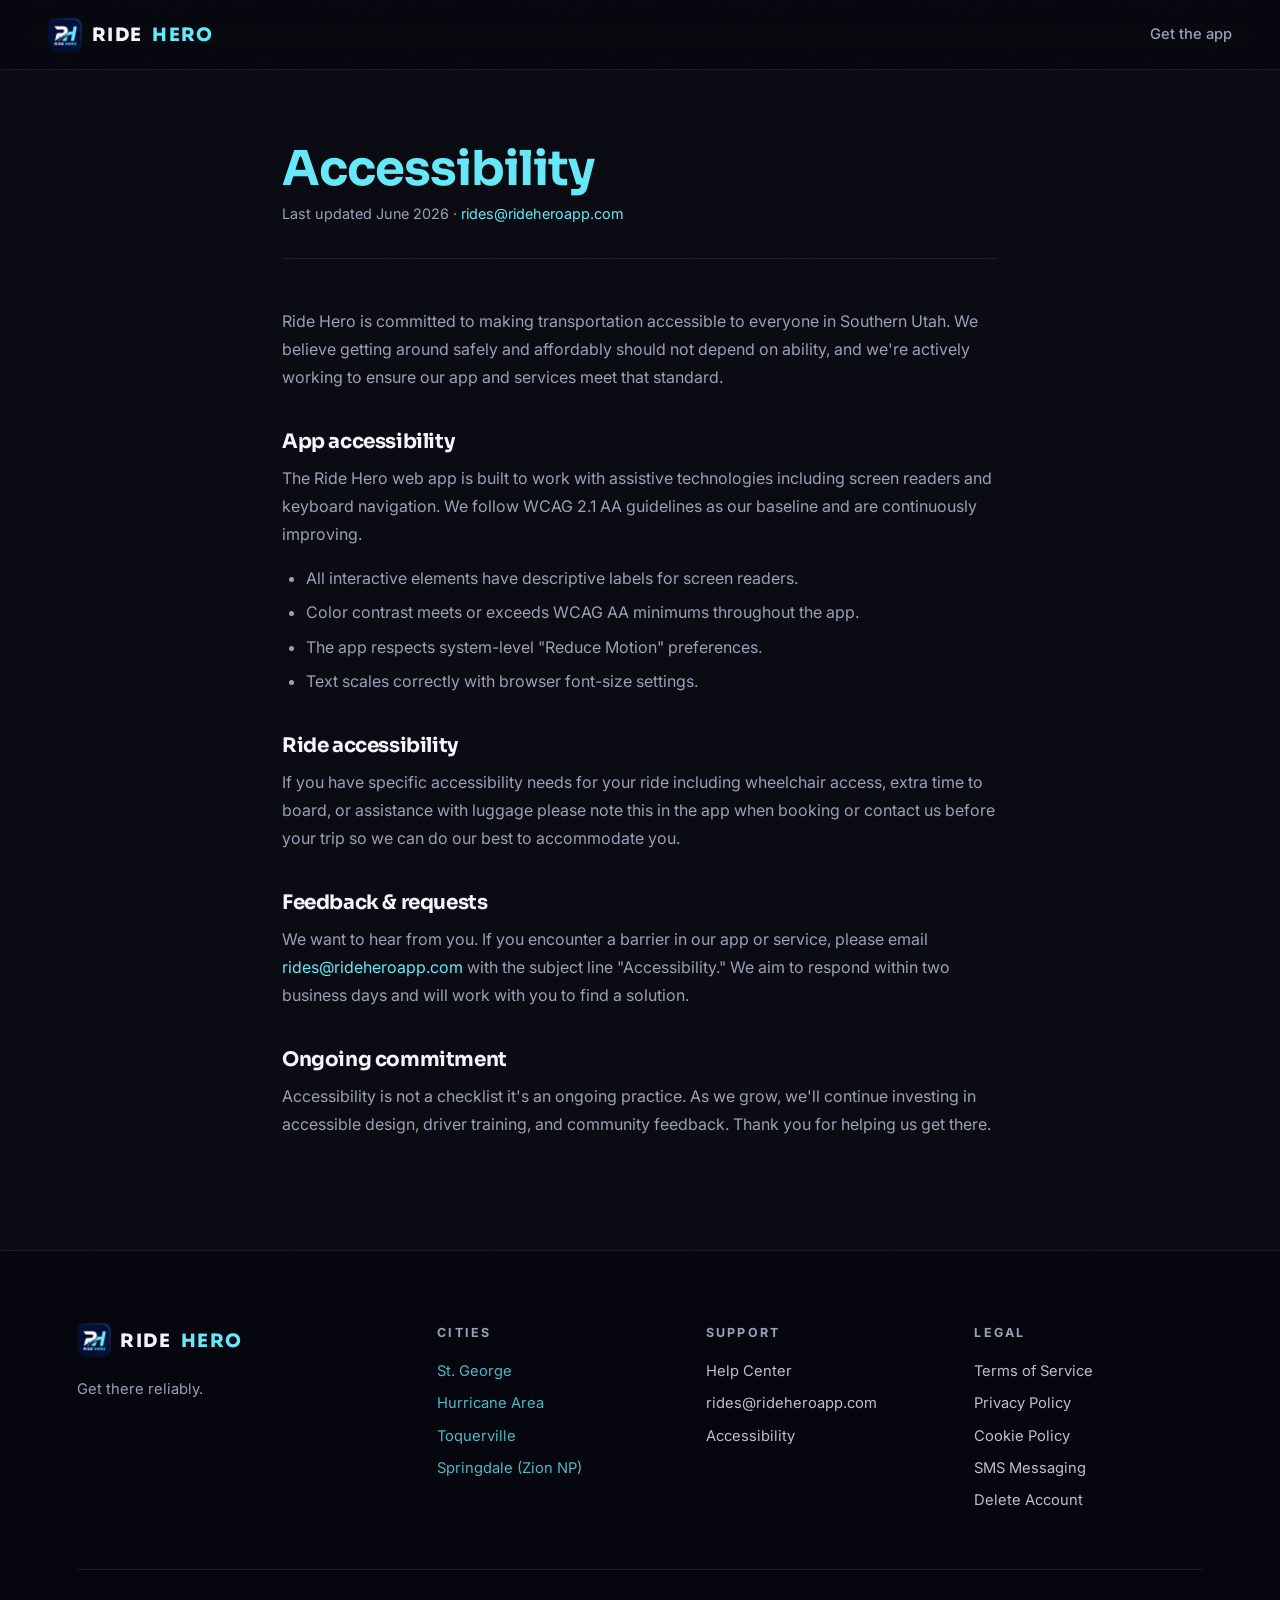
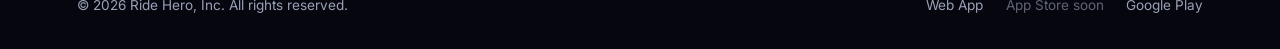
==== commit 6d1d195e: "play store listing updated" ====
--- a/accessibility.html
+++ b/accessibility.html
@@ -81,7 +81,7 @@
       <div class="footer__apps">
         <a href="https://app.rideheroapp.com" target="_blank" rel="noopener">Web App</a>
         <span class="footer__soon">App Store soon</span>
-        <span class="footer__soon">Google Play soon</span>
+        <a href="https://play.google.com/store/apps/details?id=com.ridehero.app" target="_blank" rel="noopener">Google Play</a>
       </div>
     </div>
   </footer>
